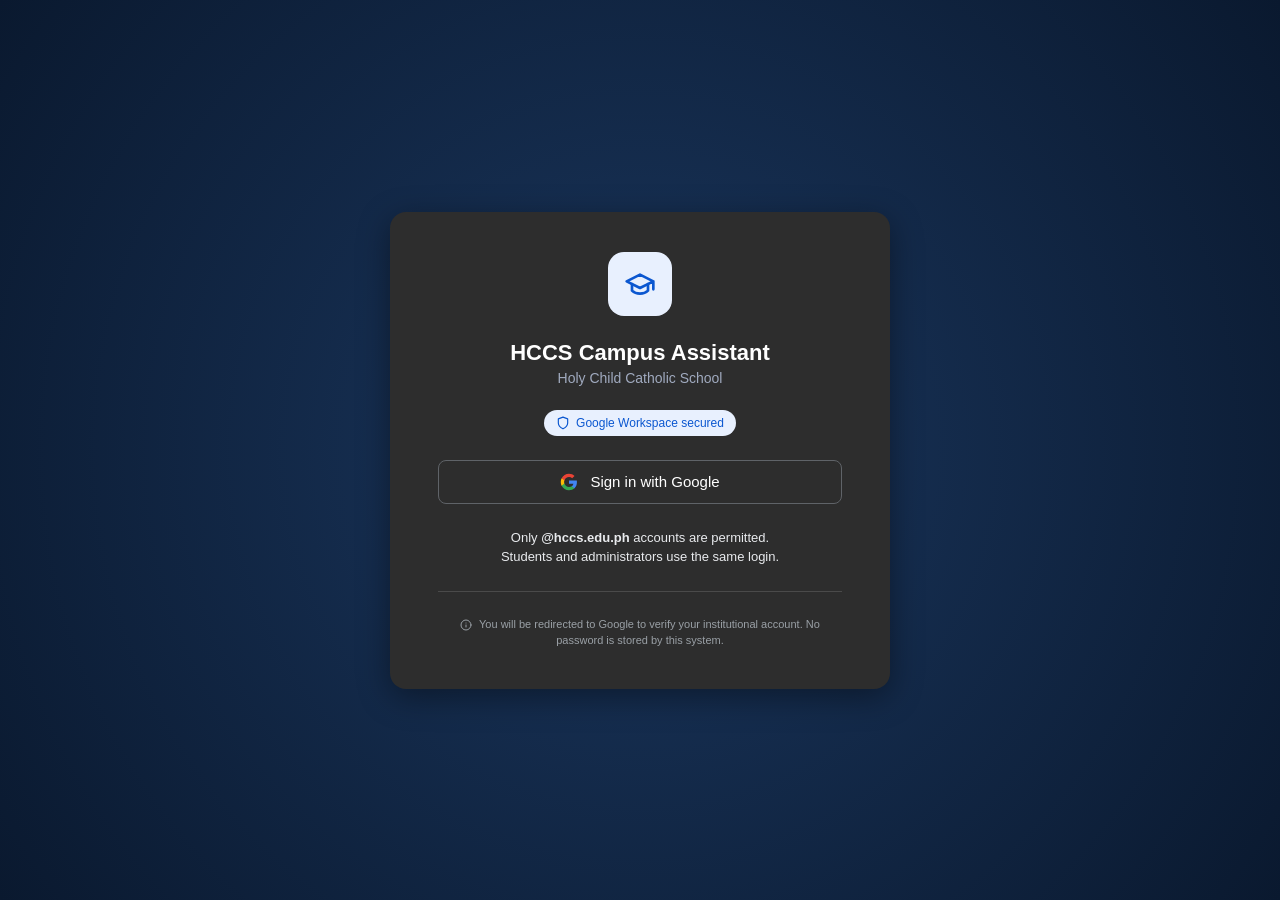
==== hccs_rag_chatbot/frontend/index.html @ 498d3081 "Project Folder Structure Added:  12 Models Sample Visualizations of Frontend connection" ====
<!DOCTYPE html>
<html lang="en">
<head>
    <meta charset="UTF-8">
    <meta name="viewport" content="width=device-width, initial-scale=1.0">
    <title>Login - HCCS Campus Assistant</title>
    <link rel="stylesheet" href="css/login.css">
</head>
<body>
    <div class="login-container">
        <div class="login-card">
            <div class="icon-container">
                <svg width="32" height="32" viewBox="0 0 24 24" fill="none" stroke="#0b57d0" stroke-width="2" stroke-linecap="round" stroke-linejoin="round">
                    <path d="M22 10v6M2 10l10-5 10 5-10 5z"/>
                    <path d="M6 12v5c3 3 9 3 12 0v-5"/>
                </svg>
            </div>

            <h1 class="app-title">HCCS Campus Assistant</h1>
            <h2 class="app-subtitle">Holy Child Catholic School</h2>

            <div class="security-badge">
                <svg width="14" height="14" viewBox="0 0 24 24" fill="none" stroke="#0b57d0" stroke-width="2" stroke-linecap="round" stroke-linejoin="round">
                    <path d="M12 22s8-4 8-10V5l-8-3-8 3v7c0 6 8 10 8 10z"/>
                </svg>
                <span>Google Workspace secured</span>
            </div>

            <button id="google-login-btn" class="google-btn">
                <svg width="18" height="18" viewBox="0 0 24 24" xmlns="http://www.w3.org/2000/svg">
                    <path d="M22.56 12.25c0-.78-.07-1.53-.2-2.25H12v4.26h5.92c-.26 1.37-1.04 2.53-2.21 3.31v2.77h3.57c2.08-1.92 3.28-4.74 3.28-8.09z" fill="#4285F4"/>
                    <path d="M12 23c2.97 0 5.46-.98 7.28-2.66l-3.57-2.77c-.98.66-2.23 1.06-3.71 1.06-2.86 0-5.29-1.93-6.16-4.53H2.18v2.84C3.99 20.53 7.7 23 12 23z" fill="#34A853"/>
                    <path d="M5.84 14.09c-.22-.66-.35-1.36-.35-2.09s.13-1.43.35-2.09V7.07H2.18C1.43 8.55 1 10.22 1 12s.43 3.45 1.18 4.93l2.85-2.22.81-.62z" fill="#FBBC05"/>
                    <path d="M12 5.38c1.62 0 3.06.56 4.21 1.64l3.15-3.15C17.45 2.09 14.97 1 12 1 7.7 1 3.99 3.47 2.18 7.07l3.66 2.84c.87-2.6 3.3-4.53 6.16-4.53z" fill="#EA4335"/>
                </svg>
                <span>Sign in with Google</span>
            </button>

            <p class="restriction-text">
                Only <strong>@hccs.edu.ph</strong> accounts are permitted.<br>
                Students and administrators use the same login.
            </p>

            <hr class="divider">

            <p class="footer-text">
                <svg width="12" height="12" viewBox="0 0 24 24" fill="none" stroke="currentColor" stroke-width="2" stroke-linecap="round" stroke-linejoin="round" style="vertical-align: middle; margin-right: 4px;">
                    <circle cx="12" cy="12" r="10"></circle>
                    <line x1="12" y1="16" x2="12" y2="12"></line>
                    <line x1="12" y1="8" x2="12.01" y2="8"></line>
                </svg>
                You will be redirected to Google to verify your institutional account. No password is stored by this system.
            </p>
        </div>
    </div>
    <script src="js/auth.js"></script>
</body>
</html>
---- hccs_rag_chatbot/frontend/css/login.css ----
* {
    margin: 0;
    padding: 0;
    box-sizing: border-box;
    font-family: -apple-system, BlinkMacSystemFont, "Segoe UI", Roboto, Helvetica, Arial, sans-serif;
}

body {
    background: radial-gradient(circle at center, #1a365d 0%, #0a192f 100%);
    min-height: 100vh;
    display: flex;
    justify-content: center;
    align-items: center;
    color: #ffffff;
}

.login-container {
    padding: 20px;
    width: 100%;
    max-width: 540px;
}

.login-card {
    background-color: #2d2d2d;
    border-radius: 16px;
    padding: 40px 48px;
    box-shadow: 0 8px 32px rgba(0, 0, 0, 0.4);
    text-align: center;
}

.icon-container {
    background-color: #e8f0fe;
    width: 64px;
    height: 64px;
    border-radius: 16px;
    display: flex;
    justify-content: center;
    align-items: center;
    margin: 0 auto 24px auto;
}

.app-title {
    font-size: 22px;
    font-weight: 600;
    margin-bottom: 4px;
    color: #ffffff;
}

.app-subtitle {
    font-size: 14px;
    font-weight: 400;
    color: #a0aabf;
    margin-bottom: 24px;
}

.security-badge {
    display: inline-flex;
    align-items: center;
    gap: 6px;
    background-color: #e8f0fe;
    color: #0b57d0;
    padding: 6px 12px;
    border-radius: 20px;
    font-size: 12px;
    font-weight: 500;
    margin-bottom: 24px;
}

.google-btn {
    display: flex;
    align-items: center;
    justify-content: center;
    gap: 12px;
    width: 100%;
    background-color: transparent;
    border: 1px solid #5f6368;
    color: #ffffff;
    padding: 12px 24px;
    border-radius: 8px;
    font-size: 15px;
    font-weight: 500;
    cursor: pointer;
    transition: background-color 0.2s, border-color 0.2s;
    margin-bottom: 24px;
}

.google-btn:hover {
    background-color: rgba(255, 255, 255, 0.05);
    border-color: #ffffff;
}

.restriction-text {
    font-size: 13px;
    color: #e8eaed;
    line-height: 1.5;
    margin-bottom: 24px;
}

.divider {
    border: none;
    border-top: 1px solid #4a4a4a;
    margin-bottom: 24px;
}

.footer-text {
    font-size: 11px;
    color: #9aa0a6;
    line-height: 1.5;
}
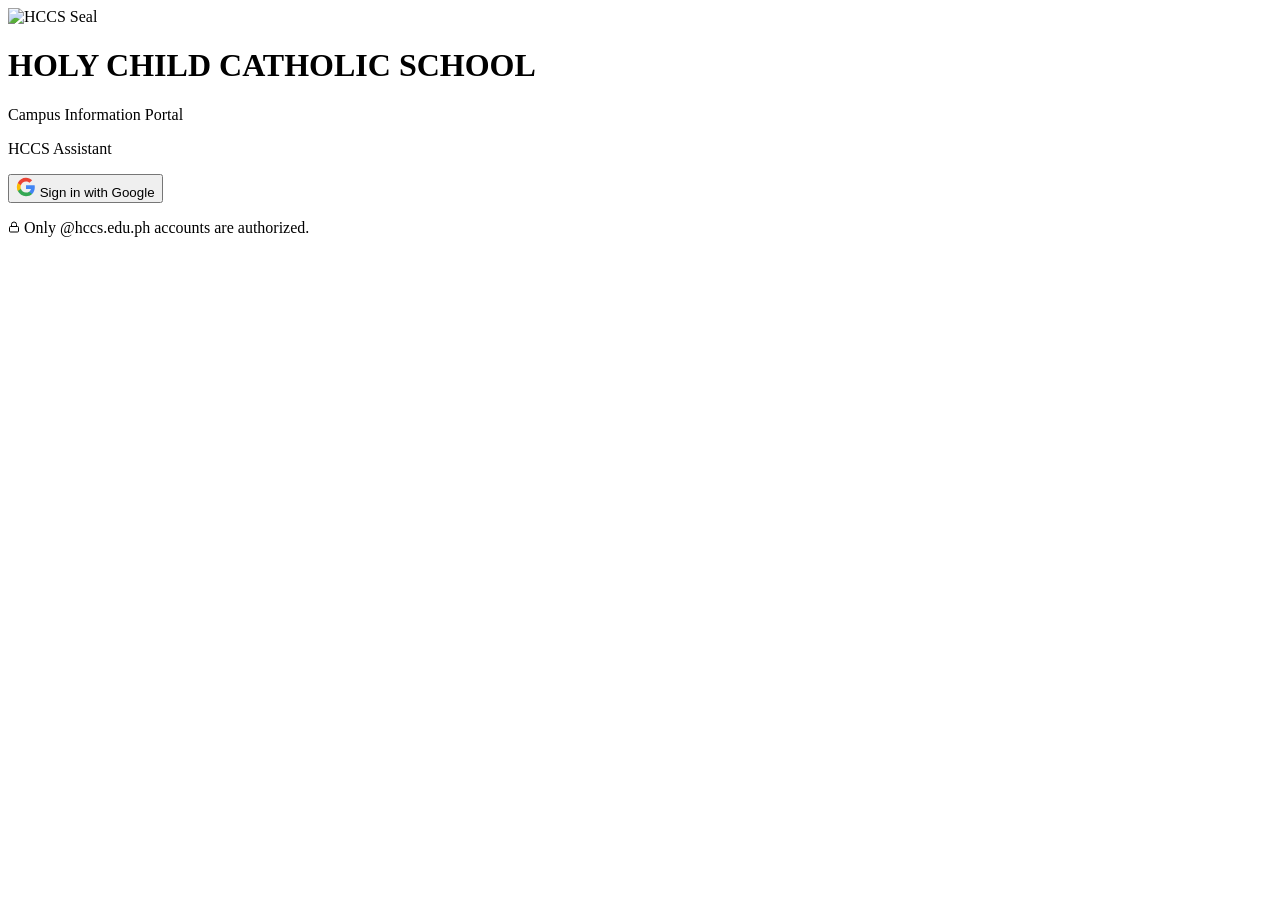
==== commit 6abe590c: "Update index.html" ====
--- a/hccs_rag_chatbot/frontend/index.html
+++ b/hccs_rag_chatbot/frontend/index.html
@@ -3,56 +3,58 @@
 <head>
     <meta charset="UTF-8">
     <meta name="viewport" content="width=device-width, initial-scale=1.0">
-    <title>Login - HCCS Campus Assistant</title>
-    <link rel="stylesheet" href="css/login.css">
+    <title>Login - HCCS Assistant</title>
+    <link rel="icon" href="/frontend/asset/hccs_logo_seal.png" type="image/png">
+    <link href="https://fonts.googleapis.com/css2?family=Inter:wght@400;500;600;700&display=swap" rel="stylesheet">
+    <link rel="stylesheet" href="/frontend/css/login.css">
 </head>
 <body>
-    <div class="login-container">
+    <div class="login-page">
         <div class="login-card">
-            <div class="icon-container">
-                <svg width="32" height="32" viewBox="0 0 24 24" fill="none" stroke="#0b57d0" stroke-width="2" stroke-linecap="round" stroke-linejoin="round">
-                    <path d="M22 10v6M2 10l10-5 10 5-10 5z"/>
-                    <path d="M6 12v5c3 3 9 3 12 0v-5"/>
-                </svg>
-            </div>
+            <img src="/frontend/asset/hccs_logo_seal.png" alt="HCCS Seal" class="login-seal">
 
-            <h1 class="app-title">HCCS Campus Assistant</h1>
-            <h2 class="app-subtitle">Holy Child Catholic School</h2>
+            <h1 class="login-school-name">HOLY CHILD CATHOLIC SCHOOL</h1>
+            <p class="login-campus-line">Campus Information Portal</p>
+            <p class="login-app-name">HCCS Assistant</p>
 
-            <div class="security-badge">
-                <svg width="14" height="14" viewBox="0 0 24 24" fill="none" stroke="#0b57d0" stroke-width="2" stroke-linecap="round" stroke-linejoin="round">
-                    <path d="M12 22s8-4 8-10V5l-8-3-8 3v7c0 6 8 10 8 10z"/>
-                </svg>
-                <span>Google Workspace secured</span>
-            </div>
+            <div id="login-error" class="login-error hidden"></div>
 
             <button id="google-login-btn" class="google-btn">
-                <svg width="18" height="18" viewBox="0 0 24 24" xmlns="http://www.w3.org/2000/svg">
+                <svg width="20" height="20" viewBox="0 0 24 24" xmlns="http://www.w3.org/2000/svg">
                     <path d="M22.56 12.25c0-.78-.07-1.53-.2-2.25H12v4.26h5.92c-.26 1.37-1.04 2.53-2.21 3.31v2.77h3.57c2.08-1.92 3.28-4.74 3.28-8.09z" fill="#4285F4"/>
                     <path d="M12 23c2.97 0 5.46-.98 7.28-2.66l-3.57-2.77c-.98.66-2.23 1.06-3.71 1.06-2.86 0-5.29-1.93-6.16-4.53H2.18v2.84C3.99 20.53 7.7 23 12 23z" fill="#34A853"/>
                     <path d="M5.84 14.09c-.22-.66-.35-1.36-.35-2.09s.13-1.43.35-2.09V7.07H2.18C1.43 8.55 1 10.22 1 12s.43 3.45 1.18 4.93l2.85-2.22.81-.62z" fill="#FBBC05"/>
                     <path d="M12 5.38c1.62 0 3.06.56 4.21 1.64l3.15-3.15C17.45 2.09 14.97 1 12 1 7.7 1 3.99 3.47 2.18 7.07l3.66 2.84c.87-2.6 3.3-4.53 6.16-4.53z" fill="#EA4335"/>
                 </svg>
-                <span>Sign in with Google</span>
+                Sign in with Google
             </button>
 
-            <p class="restriction-text">
-                Only <strong>@hccs.edu.ph</strong> accounts are permitted.<br>
-                Students and administrators use the same login.
-            </p>
-
-            <hr class="divider">
-
-            <p class="footer-text">
-                <svg width="12" height="12" viewBox="0 0 24 24" fill="none" stroke="currentColor" stroke-width="2" stroke-linecap="round" stroke-linejoin="round" style="vertical-align: middle; margin-right: 4px;">
-                    <circle cx="12" cy="12" r="10"></circle>
-                    <line x1="12" y1="16" x2="12" y2="12"></line>
-                    <line x1="12" y1="8" x2="12.01" y2="8"></line>
+            <p class="restriction-notice">
+                <svg width="12" height="12" viewBox="0 0 24 24" fill="none" stroke="currentColor" stroke-width="2">
+                    <rect x="3" y="11" width="18" height="11" rx="2" ry="2"></rect>
+                    <path d="M7 11V7a5 5 0 0 1 10 0v4"></path>
                 </svg>
-                You will be redirected to Google to verify your institutional account. No password is stored by this system.
+                Only @hccs.edu.ph accounts are authorized.
             </p>
         </div>
     </div>
-    <script src="js/auth.js"></script>
+
+    <script src="/frontend/js/api.js"></script>
+    <script src="/frontend/js/auth.js"></script>
+
+    <script>
+        document.addEventListener("DOMContentLoaded", () => {
+            const studentBtn = document.getElementById("dev-student-btn");
+            const adminBtn = document.getElementById("dev-admin-btn");
+
+            // Assuming devLogin is handled inside your auth.js
+            if (studentBtn) {
+                studentBtn.addEventListener("click", () => devLogin("Student"));
+            }
+            if (adminBtn) {
+                adminBtn.addEventListener("click", () => devLogin("Head Admin"));
+            }
+        });
+    </script>
 </body>
-</html>+</html>
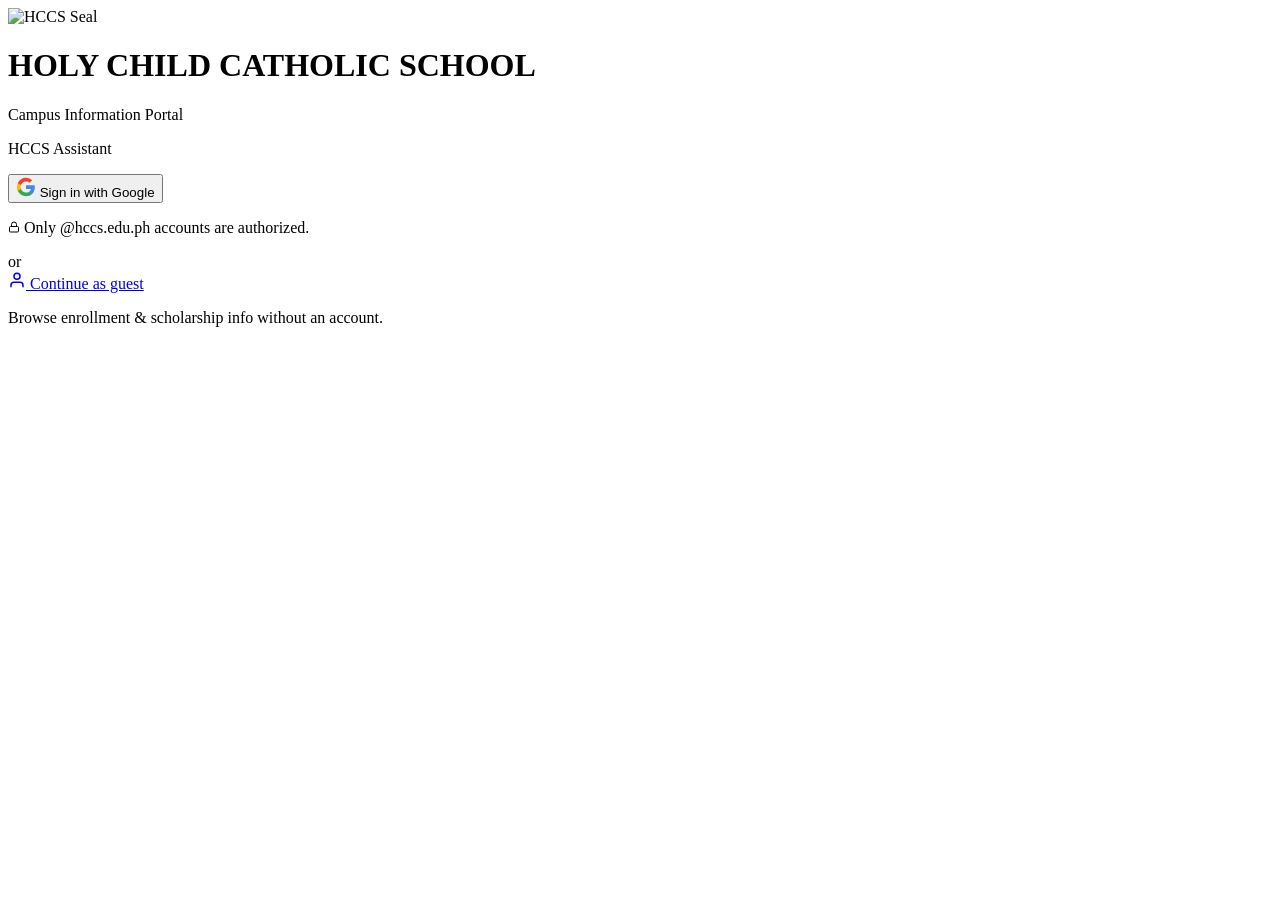
==== commit 866d0122: "Add guest mode, FAQ starters, favicons, and mobile admin view Panel-revision work on polish/revision" ====
--- a/hccs_rag_chatbot/frontend/index.html
+++ b/hccs_rag_chatbot/frontend/index.html
@@ -36,6 +36,16 @@
                 </svg>
                 Only @hccs.edu.ph accounts are authorized.
             </p>
+
+            <div class="guest-divider"><span>or</span></div>
+
+            <a href="/frontend/student/guest.html" class="guest-btn">
+                <svg width="18" height="18" viewBox="0 0 24 24" fill="none" stroke="currentColor" stroke-width="2" stroke-linecap="round" stroke-linejoin="round">
+                    <path d="M20 21v-2a4 4 0 0 0-4-4H8a4 4 0 0 0-4 4v2"></path><circle cx="12" cy="7" r="4"></circle>
+                </svg>
+                Continue as guest
+            </a>
+            <p class="guest-note">Browse enrollment &amp; scholarship info without an account.</p>
         </div>
     </div>
 
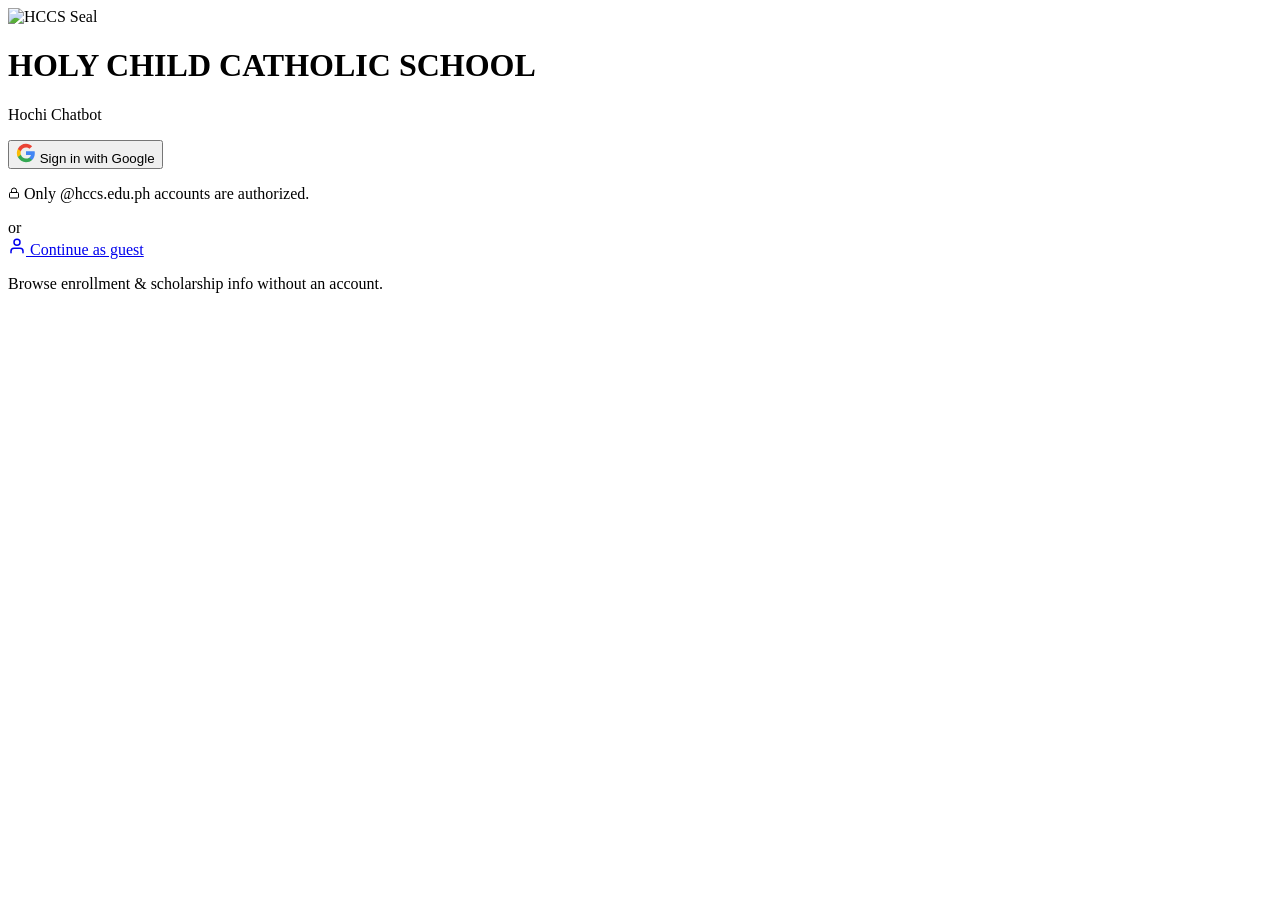
==== commit 2f885105: "deployment version" ====
--- a/hccs_rag_chatbot/frontend/index.html
+++ b/hccs_rag_chatbot/frontend/index.html
@@ -3,7 +3,7 @@
 <head>
     <meta charset="UTF-8">
     <meta name="viewport" content="width=device-width, initial-scale=1.0">
-    <title>Login - HCCS Assistant</title>
+    <title>Login - Hochi Chatbot</title>
     <link rel="icon" href="/frontend/asset/hccs_logo_seal.png" type="image/png">
     <link href="https://fonts.googleapis.com/css2?family=Inter:wght@400;500;600;700&display=swap" rel="stylesheet">
     <link rel="stylesheet" href="/frontend/css/login.css">
@@ -14,8 +14,7 @@
             <img src="/frontend/asset/hccs_logo_seal.png" alt="HCCS Seal" class="login-seal">
 
             <h1 class="login-school-name">HOLY CHILD CATHOLIC SCHOOL</h1>
-            <p class="login-campus-line">Campus Information Portal</p>
-            <p class="login-app-name">HCCS Assistant</p>
+            <p class="login-app-name">Hochi Chatbot</p>
 
             <div id="login-error" class="login-error hidden"></div>
 
